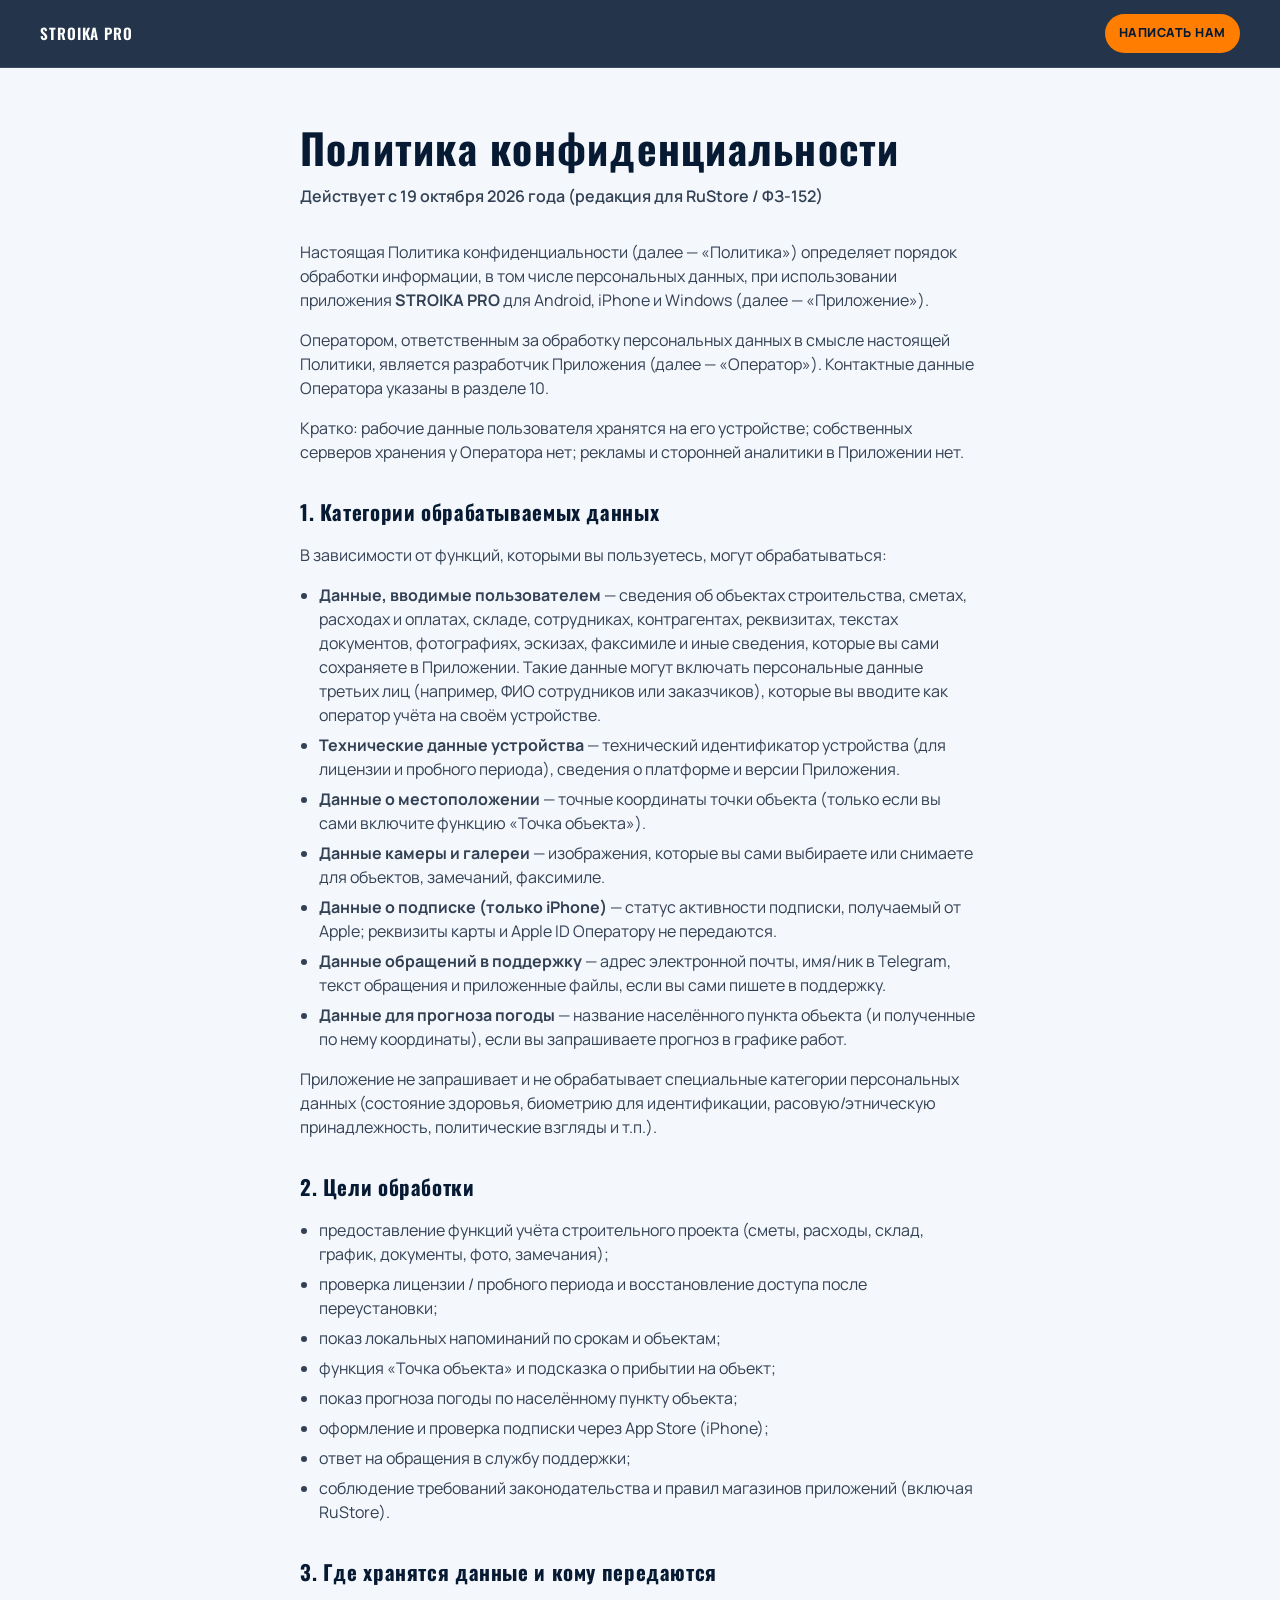
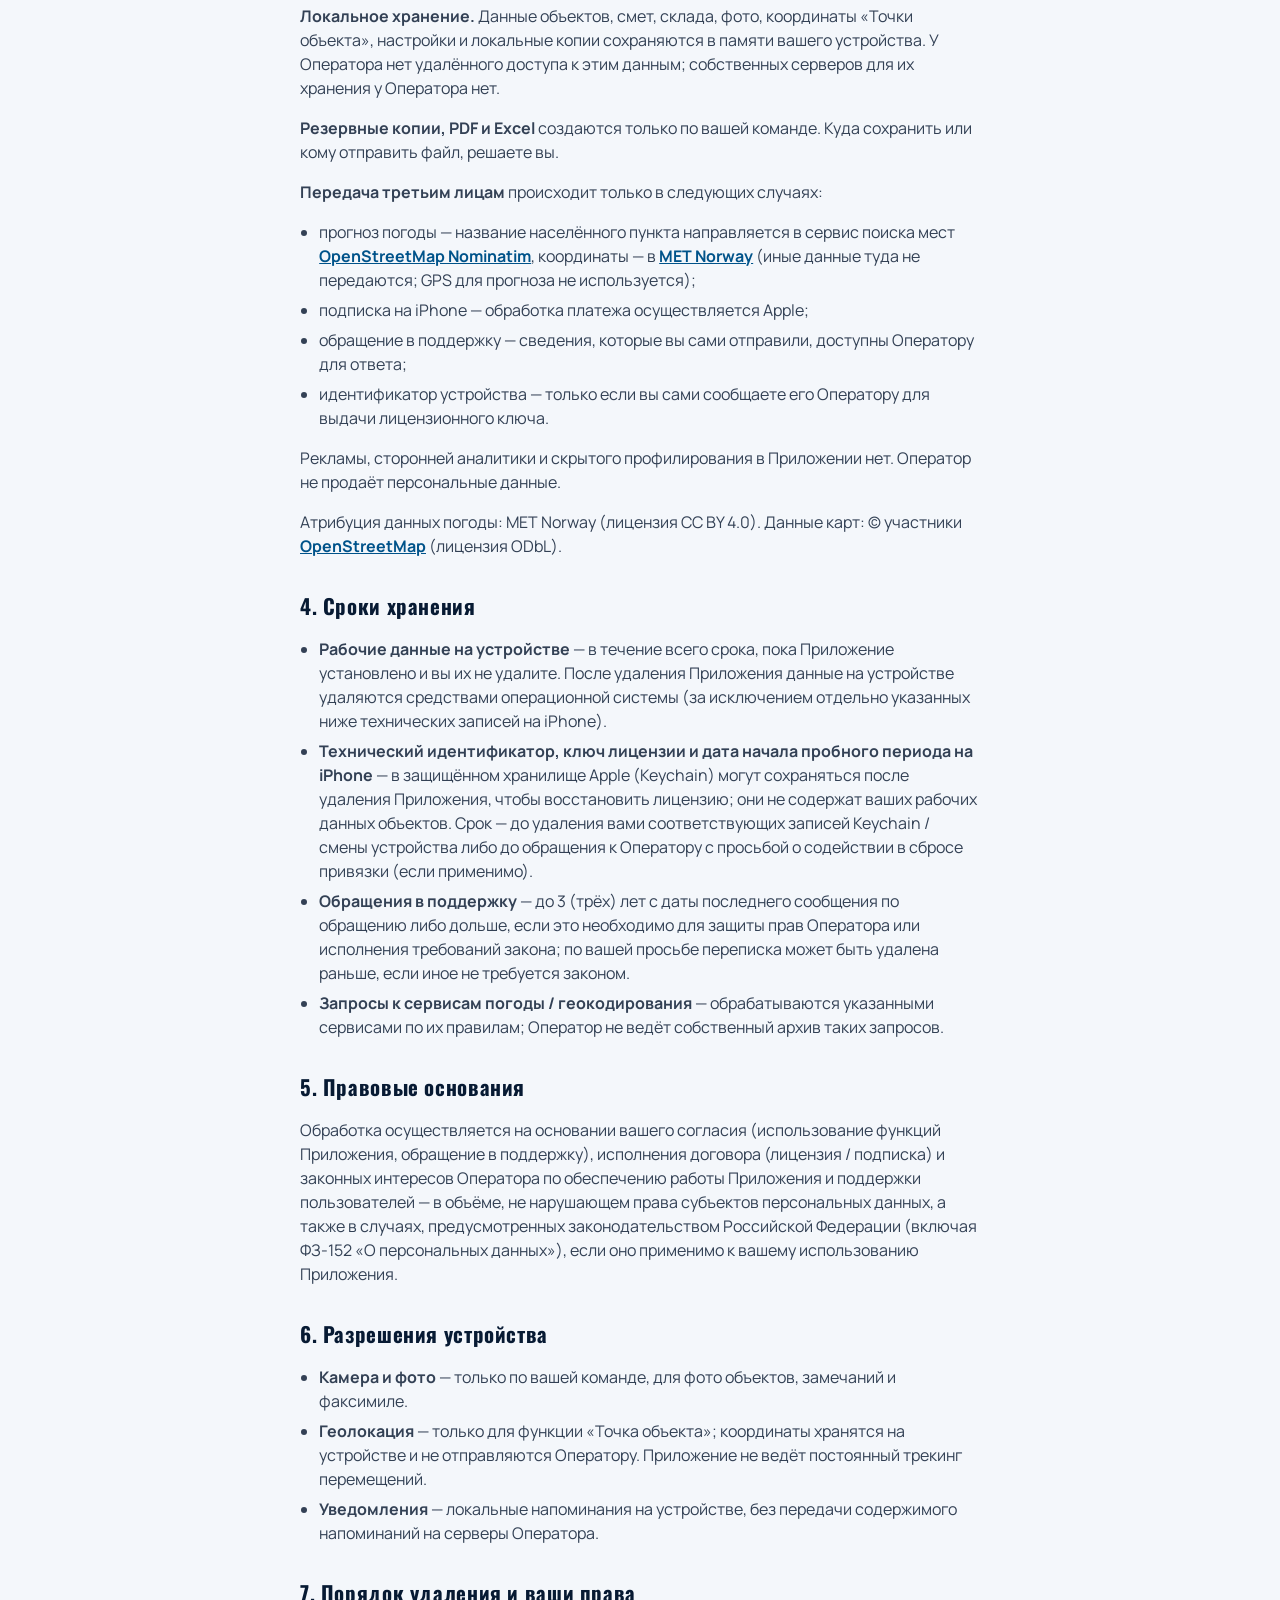
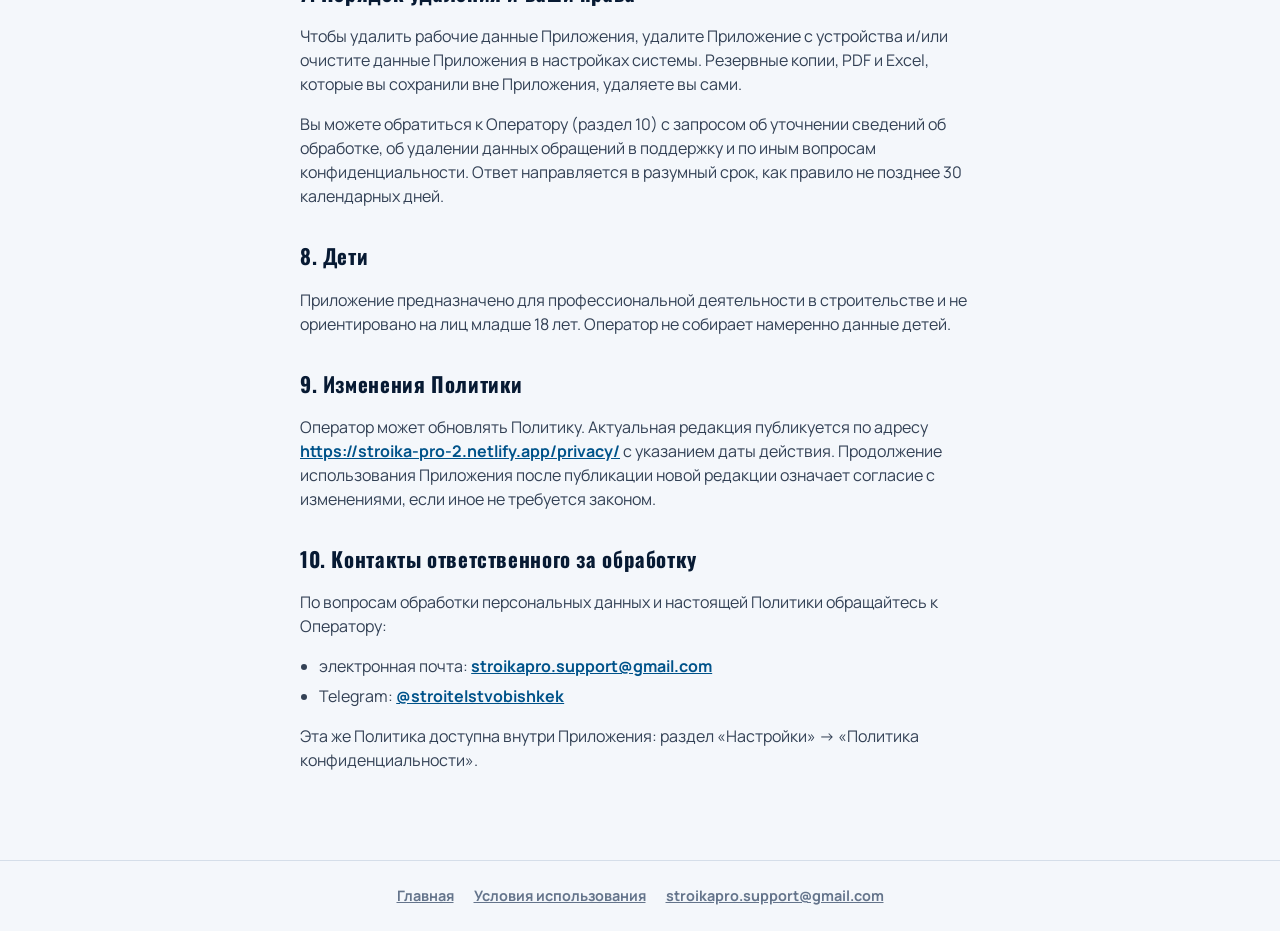
==== privacy/index.html @ 1d5edd11 "Privacy policy for RuStore 5.1 Co-authored-by: Cursor <cursoragent@cursor.com>" ====
<!DOCTYPE html>
<html lang="ru">
  <head>
    <meta charset="UTF-8" />
    <meta name="viewport" content="width=device-width, initial-scale=1" />
    <title>Политика конфиденциальности — STROIKA PRO</title>
    <meta
      name="description"
      content="Политика конфиденциальности STROIKA PRO: категории персональных данных, цели и сроки обработки, порядок удаления."
    />
    <link rel="preconnect" href="https://fonts.googleapis.com" />
    <link rel="preconnect" href="https://fonts.gstatic.com" crossorigin />
    <link
      href="https://fonts.googleapis.com/css2?family=Manrope:wght@500;600;700;800&family=Oswald:wght@500;600;700&display=swap"
      rel="stylesheet"
    />
    <link rel="stylesheet" href="../styles.css" />
    <link rel="stylesheet" href="../legal.css" />
  </head>
  <body>
    <header class="topbar">
      <a class="topbar__brand" href="../">STROIKA PRO</a>
      <a class="topbar__cta" href="mailto:stroikapro.support@gmail.com">Написать нам</a>
    </header>

    <main class="legal">
      <h1>Политика конфиденциальности</h1>
      <p class="legal__date">Действует с 19 октября 2026 года (редакция для RuStore / ФЗ-152)</p>

      <p>
        Настоящая Политика конфиденциальности (далее — «Политика») определяет
        порядок обработки информации, в том числе персональных данных, при
        использовании приложения <strong>STROIKA PRO</strong> для Android,
        iPhone и Windows (далее — «Приложение»).
      </p>
      <p>
        Оператором, ответственным за обработку персональных данных в смысле
        настоящей Политики, является разработчик Приложения (далее —
        «Оператор»). Контактные данные Оператора указаны в разделе&nbsp;10.
      </p>
      <p>
        Кратко: рабочие данные пользователя хранятся на его устройстве;
        собственных серверов хранения у Оператора нет; рекламы и сторонней
        аналитики в Приложении нет.
      </p>

      <h2>1. Категории обрабатываемых данных</h2>
      <p>В зависимости от функций, которыми вы пользуетесь, могут обрабатываться:</p>
      <ul>
        <li>
          <strong>Данные, вводимые пользователем</strong> — сведения об объектах
          строительства, сметах, расходах и оплатах, складе, сотрудниках,
          контрагентах, реквизитах, текстах документов, фотографиях, эскизах,
          факсимиле и иные сведения, которые вы сами сохраняете в Приложении.
          Такие данные могут включать персональные данные третьих лиц
          (например, ФИО сотрудников или заказчиков), которые вы вводите как
          оператор учёта на своём устройстве.
        </li>
        <li>
          <strong>Технические данные устройства</strong> — технический
          идентификатор устройства (для лицензии и пробного периода), сведения
          о платформе и версии Приложения.
        </li>
        <li>
          <strong>Данные о местоположении</strong> — точные координаты точки
          объекта (только если вы сами включите функцию «Точка объекта»).
        </li>
        <li>
          <strong>Данные камеры и галереи</strong> — изображения, которые вы
          сами выбираете или снимаете для объектов, замечаний, факсимиле.
        </li>
        <li>
          <strong>Данные о подписке (только iPhone)</strong> — статус активности
          подписки, получаемый от Apple; реквизиты карты и Apple&nbsp;ID
          Оператору не передаются.
        </li>
        <li>
          <strong>Данные обращений в поддержку</strong> — адрес электронной
          почты, имя/ник в Telegram, текст обращения и приложенные файлы, если
          вы сами пишете в поддержку.
        </li>
        <li>
          <strong>Данные для прогноза погоды</strong> — название населённого
          пункта объекта (и полученные по нему координаты), если вы запрашиваете
          прогноз в графике работ.
        </li>
      </ul>
      <p>
        Приложение не запрашивает и не обрабатывает специальные категории
        персональных данных (состояние здоровья, биометрию для идентификации,
        расовую/этническую принадлежность, политические взгляды и т.п.).
      </p>

      <h2>2. Цели обработки</h2>
      <ul>
        <li>
          предоставление функций учёта строительного проекта (сметы, расходы,
          склад, график, документы, фото, замечания);
        </li>
        <li>
          проверка лицензии / пробного периода и восстановление доступа после
          переустановки;
        </li>
        <li>
          показ локальных напоминаний по срокам и объектам;
        </li>
        <li>
          функция «Точка объекта» и подсказка о прибытии на объект;
        </li>
        <li>
          показ прогноза погоды по населённому пункту объекта;
        </li>
        <li>
          оформление и проверка подписки через App&nbsp;Store (iPhone);
        </li>
        <li>
          ответ на обращения в службу поддержки;
        </li>
        <li>
          соблюдение требований законодательства и правил магазинов приложений
          (включая RuStore).
        </li>
      </ul>

      <h2>3. Где хранятся данные и кому передаются</h2>
      <p>
        <strong>Локальное хранение.</strong> Данные объектов, смет, склада,
        фото, координаты «Точки объекта», настройки и локальные копии
        сохраняются в памяти вашего устройства. У Оператора нет удалённого
        доступа к этим данным; собственных серверов для их хранения у Оператора
        нет.
      </p>
      <p>
        <strong>Резервные копии, PDF и Excel</strong> создаются только по вашей
        команде. Куда сохранить или кому отправить файл, решаете вы.
      </p>
      <p>
        <strong>Передача третьим лицам</strong> происходит только в следующих
        случаях:
      </p>
      <ul>
        <li>
          прогноз погоды — название населённого пункта направляется в сервис
          поиска мест
          <a href="https://nominatim.openstreetmap.org/" target="_blank" rel="noopener noreferrer">OpenStreetMap Nominatim</a>,
          координаты — в
          <a href="https://api.met.no/" target="_blank" rel="noopener noreferrer">MET Norway</a>
          (иные данные туда не передаются; GPS для прогноза не используется);
        </li>
        <li>
          подписка на iPhone — обработка платежа осуществляется Apple;
        </li>
        <li>
          обращение в поддержку — сведения, которые вы сами отправили, доступны
          Оператору для ответа;
        </li>
        <li>
          идентификатор устройства — только если вы сами сообщаете его Оператору
          для выдачи лицензионного ключа.
        </li>
      </ul>
      <p>
        Рекламы, сторонней аналитики и скрытого профилирования в Приложении нет.
        Оператор не продаёт персональные данные.
      </p>
      <p>
        Атрибуция данных погоды: MET Norway (лицензия CC BY 4.0). Данные карт:
        © участники
        <a href="https://www.openstreetmap.org/copyright" target="_blank" rel="noopener noreferrer">OpenStreetMap</a>
        (лицензия ODbL).
      </p>

      <h2>4. Сроки хранения</h2>
      <ul>
        <li>
          <strong>Рабочие данные на устройстве</strong> — в течение всего срока,
          пока Приложение установлено и вы их не удалите. После удаления
          Приложения данные на устройстве удаляются средствами операционной
          системы (за исключением отдельно указанных ниже технических записей
          на iPhone).
        </li>
        <li>
          <strong>Технический идентификатор, ключ лицензии и дата начала
          пробного периода на iPhone</strong> — в защищённом хранилище Apple
          (Keychain) могут сохраняться после удаления Приложения, чтобы
          восстановить лицензию; они не содержат ваших рабочих данных объектов.
          Срок — до удаления вами соответствующих записей Keychain / смены
          устройства либо до обращения к Оператору с просьбой о содействии в
          сбросе привязки (если применимо).
        </li>
        <li>
          <strong>Обращения в поддержку</strong> — до 3 (трёх) лет с даты
          последнего сообщения по обращению либо дольше, если это необходимо для
          защиты прав Оператора или исполнения требований закона; по вашей
          просьбе переписка может быть удалена раньше, если иное не требуется
          законом.
        </li>
        <li>
          <strong>Запросы к сервисам погоды / геокодирования</strong> —
          обрабатываются указанными сервисами по их правилам; Оператор не ведёт
          собственный архив таких запросов.
        </li>
      </ul>

      <h2>5. Правовые основания</h2>
      <p>
        Обработка осуществляется на основании вашего согласия (использование
        функций Приложения, обращение в поддержку), исполнения договора
        (лицензия / подписка) и законных интересов Оператора по обеспечению
        работы Приложения и поддержки пользователей — в объёме, не нарушающем
        права субъектов персональных данных, а также в случаях, предусмотренных
        законодательством Российской Федерации (включая ФЗ-152 «О персональных
        данных»), если оно применимо к вашему использованию Приложения.
      </p>

      <h2>6. Разрешения устройства</h2>
      <ul>
        <li>
          <strong>Камера и фото</strong> — только по вашей команде, для фото
          объектов, замечаний и факсимиле.
        </li>
        <li>
          <strong>Геолокация</strong> — только для функции «Точка объекта»;
          координаты хранятся на устройстве и не отправляются Оператору.
          Приложение не ведёт постоянный трекинг перемещений.
        </li>
        <li>
          <strong>Уведомления</strong> — локальные напоминания на устройстве,
          без передачи содержимого напоминаний на серверы Оператора.
        </li>
      </ul>

      <h2>7. Порядок удаления и ваши права</h2>
      <p>
        Чтобы удалить рабочие данные Приложения, удалите Приложение с устройства
        и/или очистите данные Приложения в настройках системы. Резервные копии,
        PDF и Excel, которые вы сохранили вне Приложения, удаляете вы сами.
      </p>
      <p>
        Вы можете обратиться к Оператору (раздел&nbsp;10) с запросом об
        уточнении сведений об обработке, об удалении данных обращений в
        поддержку и по иным вопросам конфиденциальности. Ответ направляется в
        разумный срок, как правило не позднее 30 календарных дней.
      </p>

      <h2>8. Дети</h2>
      <p>
        Приложение предназначено для профессиональной деятельности в
        строительстве и не ориентировано на лиц младше 18 лет. Оператор не
        собирает намеренно данные детей.
      </p>

      <h2>9. Изменения Политики</h2>
      <p>
        Оператор может обновлять Политику. Актуальная редакция публикуется по
        адресу
        <a href="https://stroika-pro-2.netlify.app/privacy/">https://stroika-pro-2.netlify.app/privacy/</a>
        с указанием даты действия. Продолжение использования Приложения после
        публикации новой редакции означает согласие с изменениями, если иное не
        требуется законом.
      </p>

      <h2>10. Контакты ответственного за обработку</h2>
      <p>
        По вопросам обработки персональных данных и настоящей Политики
        обращайтесь к Оператору:
      </p>
      <ul>
        <li>
          электронная почта:
          <a href="mailto:stroikapro.support@gmail.com">stroikapro.support@gmail.com</a>
        </li>
        <li>
          Telegram:
          <a href="https://t.me/stroitelstvobishkek" target="_blank" rel="noopener noreferrer">@stroitelstvobishkek</a>
        </li>
      </ul>
      <p>
        Эта же Политика доступна внутри Приложения: раздел «Настройки» →
        «Политика конфиденциальности».
      </p>
    </main>

    <footer class="legal-footer">
      <a href="../">Главная</a>
      <a href="../terms/">Условия использования</a>
      <a href="mailto:stroikapro.support@gmail.com">stroikapro.support@gmail.com</a>
    </footer>
  </body>
</html>
---- styles.css ----
:root {
  --navy: #071a33;
  --blue: #00538a;
  --blue-bright: #0a7ec2;
  --orange: #ff7d00;
  --ink: #0f172a;
  --muted: #64748b;
  --line: rgba(255, 255, 255, 0.12);
  --paper: #f4f7fb;
  --white: #ffffff;
  --shadow: 0 28px 60px rgba(7, 26, 51, 0.35);
  --font-display: "Oswald", sans-serif;
  --font-body: "Manrope", sans-serif;
}

*,
*::before,
*::after {
  box-sizing: border-box;
}

html {
  scroll-behavior: smooth;
}

body {
  margin: 0;
  font-family: var(--font-body);
  color: var(--ink);
  background: var(--paper);
  line-height: 1.5;
}

a {
  color: inherit;
}

img {
  max-width: 100%;
  display: block;
}

.topbar {
  position: sticky;
  top: 0;
  z-index: 20;
  display: flex;
  align-items: center;
  justify-content: space-between;
  gap: 16px;
  padding: 14px clamp(16px, 4vw, 40px);
  background: rgba(7, 26, 51, 0.88);
  backdrop-filter: blur(12px);
  border-bottom: 1px solid var(--line);
}

.topbar__brand {
  font-family: var(--font-display);
  font-weight: 600;
  letter-spacing: 0.06em;
  text-decoration: none;
  color: var(--white);
  font-size: 0.95rem;
}

.topbar__cta {
  text-decoration: none;
  color: var(--navy);
  background: var(--orange);
  font-weight: 800;
  font-size: 0.78rem;
  letter-spacing: 0.04em;
  text-transform: uppercase;
  padding: 10px 14px;
  border-radius: 999px;
  transition: transform 0.2s ease, filter 0.2s ease;
}

.topbar__cta:hover {
  transform: translateY(-1px);
  filter: brightness(1.05);
}

.hero {
  position: relative;
  min-height: 100vh;
  min-height: 100dvh;
  display: grid;
  align-items: center;
  overflow: hidden;
  color: var(--white);
  background:
    radial-gradient(circle at 78% 22%, rgba(255, 125, 0, 0.28), transparent 42%),
    radial-gradient(circle at 18% 80%, rgba(10, 126, 194, 0.35), transparent 45%),
    linear-gradient(145deg, #041224 0%, #0a2647 48%, #00538a 100%);
  padding: 72px clamp(16px, 4vw, 40px) 56px;
}

.hero__glow {
  position: absolute;
  inset: auto -10% -20% 40%;
  height: 55%;
  background: radial-gradient(circle, rgba(255, 125, 0, 0.2), transparent 70%);
  pointer-events: none;
  animation: drift 10s ease-in-out infinite alternate;
}

.hero__grid {
  position: absolute;
  inset: 0;
  background-image:
    linear-gradient(rgba(255, 255, 255, 0.04) 1px, transparent 1px),
    linear-gradient(90deg, rgba(255, 255, 255, 0.04) 1px, transparent 1px);
  background-size: 48px 48px;
  mask-image: linear-gradient(to bottom, rgba(0, 0, 0, 0.55), transparent 85%);
  pointer-events: none;
}

.hero__inner {
  position: relative;
  z-index: 2;
  max-width: 720px;
}

.hero__brand {
  margin: 0 0 8px;
  font-family: var(--font-display);
  font-size: clamp(2.4rem, 7vw, 4.6rem);
  font-weight: 700;
  letter-spacing: 0.04em;
  line-height: 0.95;
  text-transform: uppercase;
}

.hero__tag {
  margin: 0 0 18px;
  font-size: 0.78rem;
  font-weight: 800;
  letter-spacing: 0.12em;
  text-transform: uppercase;
  color: rgba(255, 255, 255, 0.55);
}

.hero__title {
  margin: 0 0 16px;
  font-family: var(--font-display);
  font-weight: 600;
  font-size: clamp(1.2rem, 2.8vw, 1.75rem);
  letter-spacing: 0.02em;
  text-transform: uppercase;
  max-width: 28ch;
  line-height: 1.25;
}

.hero__lead {
  margin: 0 0 12px;
  max-width: 38ch;
  color: rgba(255, 255, 255, 0.82);
  font-size: 1.05rem;
  font-weight: 600;
}

.hero__geo {
  margin: 0 0 28px;
  font-size: 0.82rem;
  font-weight: 800;
  letter-spacing: 0.04em;
  text-transform: uppercase;
  color: rgba(255, 183, 120, 0.95);
}

.hero__actions {
  display: flex;
  flex-wrap: wrap;
  gap: 12px;
}

.hero__visual {
  position: relative;
  z-index: 2;
  margin-top: 42px;
  max-width: 420px;
}

@media (min-width: 980px) {
  .hero {
    grid-template-columns: 1.05fr 0.95fr;
    gap: 40px;
  }

  .hero__visual {
    margin-top: 0;
    justify-self: end;
    width: 100%;
    max-width: 460px;
  }
}

.shot {
  margin: 0;
}

.shot img {
  width: 100%;
  height: auto;
  display: block;
  border-radius: 16px;
  border: 1px solid rgba(7, 26, 51, 0.12);
  box-shadow: 0 18px 40px rgba(7, 26, 51, 0.18);
  background: #0a2647;
}

.shot figcaption {
  margin-top: 10px;
  font-size: 0.85rem;
  font-weight: 700;
  color: var(--muted);
}

.shot--hero img {
  border-color: rgba(255, 255, 255, 0.2);
  box-shadow: var(--shadow);
  animation: float-in 1s ease both;
}

.shot--hero figcaption {
  color: rgba(255, 255, 255, 0.75);
}

.shots {
  display: grid;
  gap: 22px;
}

@media (min-width: 700px) {
  .shots {
    grid-template-columns: 1fr 1fr;
  }
}

@media (min-width: 1000px) {
  .shots {
    grid-template-columns: 1fr 1fr 1fr;
  }
}

.btn {
  display: inline-flex;
  align-items: center;
  justify-content: center;
  text-decoration: none;
  font-weight: 800;
  font-size: 0.86rem;
  letter-spacing: 0.04em;
  text-transform: uppercase;
  padding: 14px 20px;
  border-radius: 12px;
  border: 1px solid transparent;
  transition: transform 0.2s ease, background 0.2s ease, border-color 0.2s ease;
}

.btn:hover {
  transform: translateY(-2px);
}

.btn--primary {
  background: var(--orange);
  color: #1a0d00;
  box-shadow: 0 12px 30px rgba(255, 125, 0, 0.28);
}

.btn--ghost {
  background: transparent;
  color: var(--white);
  border-color: rgba(255, 255, 255, 0.35);
}

.screen {
  background: rgba(255, 255, 255, 0.08);
  border: 1px solid rgba(255, 255, 255, 0.16);
  border-radius: 18px;
  overflow: hidden;
  box-shadow: var(--shadow);
  backdrop-filter: blur(8px);
  animation: float-in 1s ease both;
}

.screen__bar {
  display: flex;
  gap: 6px;
  padding: 12px 14px;
  background: rgba(0, 0, 0, 0.25);
}

.screen__bar span {
  width: 8px;
  height: 8px;
  border-radius: 50%;
  background: rgba(255, 255, 255, 0.35);
}

.screen__body {
  padding: 20px;
}

.screen__row {
  display: flex;
  justify-content: space-between;
  align-items: center;
  gap: 12px;
  margin-bottom: 18px;
}

.screen__row strong {
  font-size: 1.05rem;
}

.screen__row em {
  font-style: normal;
  font-size: 0.75rem;
  font-weight: 800;
  letter-spacing: 0.06em;
  text-transform: uppercase;
  color: #9dffb0;
  background: rgba(0, 150, 64, 0.18);
  padding: 6px 10px;
  border-radius: 999px;
}

.screen__metrics {
  display: grid;
  grid-template-columns: repeat(3, 1fr);
  gap: 10px;
  margin-bottom: 18px;
}

.screen__metrics div {
  background: rgba(255, 255, 255, 0.06);
  border: 1px solid rgba(255, 255, 255, 0.08);
  border-radius: 12px;
  padding: 12px 10px;
}

.screen__metrics span {
  display: block;
  font-size: 0.72rem;
  color: rgba(255, 255, 255, 0.65);
  margin-bottom: 4px;
}

.screen__metrics b {
  font-size: 0.95rem;
}

.screen__metrics .up {
  color: #ffb46a;
}

.screen__bars {
  display: grid;
  gap: 8px;
}

.screen__bars i {
  display: block;
  height: 8px;
  width: var(--w);
  border-radius: 999px;
  background: linear-gradient(90deg, var(--blue-bright), var(--orange));
  animation: grow 1.2s ease both;
}

.screen__bars i:nth-child(2) {
  animation-delay: 0.12s;
}

.screen__bars i:nth-child(3) {
  animation-delay: 0.24s;
}

.section {
  padding: 72px clamp(16px, 4vw, 40px);
  max-width: 1100px;
  margin: 0 auto;
}

.section--alt {
  max-width: none;
  background: #e8eef5;
  padding-left: clamp(16px, 4vw, 40px);
  padding-right: clamp(16px, 4vw, 40px);
}

.section--alt > * {
  max-width: 1100px;
  margin-left: auto;
  margin-right: auto;
}

.section__head {
  margin-bottom: 28px;
}

.section__head h2 {
  margin: 0 0 8px;
  font-family: var(--font-display);
  font-size: clamp(1.8rem, 4vw, 2.5rem);
  letter-spacing: 0.03em;
  text-transform: uppercase;
}

.section__head p {
  margin: 0;
  color: var(--muted);
  font-weight: 600;
  max-width: 42ch;
}

.features {
  list-style: none;
  margin: 0;
  padding: 0;
  display: grid;
  gap: 18px;
}

@media (min-width: 760px) {
  .features {
    grid-template-columns: 1fr 1fr;
  }
}

.feature {
  padding: 8px 0 18px;
  border-bottom: 1px solid #d5dee9;
}

.feature__num {
  display: block;
  font-family: var(--font-display);
  color: var(--blue);
  letter-spacing: 0.08em;
  margin-bottom: 8px;
}

.feature h3 {
  margin: 0 0 8px;
  font-size: 1.15rem;
}

.feature p {
  margin: 0;
  color: var(--muted);
  font-weight: 600;
}

.audience {
  display: grid;
  gap: 12px;
}

@media (min-width: 700px) {
  .audience {
    grid-template-columns: 1fr 1fr;
  }
}

.audience p {
  margin: 0;
  padding: 18px 0;
  border-bottom: 1px solid #c9d5e4;
  font-weight: 800;
  font-size: 1.05rem;
}

.price-block {
  max-width: 520px;
  margin: 0 auto;
  text-align: center;
}

.price-block__label {
  margin: 0 0 8px;
  text-transform: uppercase;
  letter-spacing: 0.1em;
  font-weight: 800;
  font-size: 0.78rem;
  color: var(--blue);
}

.price-block__amount {
  margin: 0;
  font-family: var(--font-display);
  font-size: clamp(3rem, 10vw, 5rem);
  line-height: 1;
  letter-spacing: 0.02em;
}

.price-block__amount span {
  font-size: 0.45em;
  letter-spacing: 0.08em;
  text-transform: uppercase;
}

.price-block__note {
  margin: 14px auto 22px;
  color: var(--muted);
  font-weight: 600;
  max-width: 32ch;
}

.price-block__list {
  list-style: none;
  margin: 0 0 24px;
  padding: 0;
  display: grid;
  gap: 8px;
  text-align: left;
}

.price-block__list li {
  padding: 10px 0;
  border-bottom: 1px solid #d5dee9;
  font-weight: 700;
}

.steps {
  margin: 0;
  padding: 0;
  list-style: none;
  counter-reset: step;
  display: grid;
  gap: 16px;
}

.steps li {
  counter-increment: step;
  display: grid;
  gap: 4px;
  padding: 16px 0 16px 56px;
  position: relative;
  border-bottom: 1px solid #c9d5e4;
}

.steps li::before {
  content: counter(step);
  position: absolute;
  left: 0;
  top: 16px;
  width: 36px;
  height: 36px;
  border-radius: 50%;
  background: var(--navy);
  color: var(--white);
  display: grid;
  place-items: center;
  font-family: var(--font-display);
  font-weight: 600;
}

.steps strong {
  font-size: 1.05rem;
}

.steps span {
  color: var(--muted);
  font-weight: 600;
}

.faq {
  display: grid;
  gap: 10px;
}

.faq details {
  border-bottom: 1px solid #d5dee9;
  padding: 8px 0 14px;
}

.faq summary {
  cursor: pointer;
  font-weight: 800;
  list-style: none;
}

.faq summary::-webkit-details-marker {
  display: none;
}

.faq p {
  margin: 10px 0 0;
  color: var(--muted);
  font-weight: 600;
}

.faq a {
  color: var(--blue);
  font-weight: 800;
}

.final {
  margin: 24px clamp(16px, 4vw, 40px) 48px;
  padding: clamp(36px, 6vw, 56px);
  border-radius: 24px;
  background:
    radial-gradient(circle at 85% 20%, rgba(255, 125, 0, 0.25), transparent 40%),
    linear-gradient(135deg, #071a33, #00538a);
  color: var(--white);
  text-align: center;
}

.final h2 {
  margin: 0 0 10px;
  font-family: var(--font-display);
  font-size: clamp(1.6rem, 4vw, 2.4rem);
  letter-spacing: 0.03em;
  text-transform: uppercase;
}

.final p {
  margin: 0 0 22px;
  color: rgba(255, 255, 255, 0.8);
  font-weight: 600;
}

.footer {
  display: flex;
  flex-wrap: wrap;
  justify-content: space-between;
  gap: 10px;
  padding: 20px clamp(16px, 4vw, 40px) 32px;
  color: var(--muted);
  font-size: 0.9rem;
  font-weight: 600;
}

.footer a {
  color: var(--blue);
  text-decoration: none;
  font-weight: 800;
}

.reveal {
  opacity: 0;
  transform: translateY(18px);
  animation: rise 0.8s ease forwards;
}

.reveal--delay-1 {
  animation-delay: 0.12s;
}

.reveal--delay-2 {
  animation-delay: 0.24s;
}

.reveal--delay-3 {
  animation-delay: 0.36s;
}

@keyframes rise {
  to {
    opacity: 1;
    transform: translateY(0);
  }
}

@keyframes drift {
  from {
    transform: translate3d(0, 0, 0);
  }
  to {
    transform: translate3d(-30px, -20px, 0);
  }
}

@keyframes float-in {
  from {
    opacity: 0;
    transform: translateY(24px) scale(0.98);
  }
  to {
    opacity: 1;
    transform: translateY(0) scale(1);
  }
}

@keyframes grow {
  from {
    width: 0;
  }
  to {
    width: var(--w);
  }
}

@media (prefers-reduced-motion: reduce) {
  html {
    scroll-behavior: auto;
  }

  .reveal,
  .screen,
  .screen__bars i,
  .hero__glow {
    animation: none !important;
  }

  .reveal {
    opacity: 1;
    transform: none;
  }
}
---- legal.css ----
/* STROIKA PRO — страницы политики и условий (дополняет styles.css) */

.legal {
  max-width: 760px;
  margin: 0 auto;
  padding: 48px clamp(16px, 4vw, 40px) 72px;
}

.legal h1 {
  margin: 0 0 6px;
  font-family: var(--font-display);
  font-size: clamp(1.8rem, 4vw, 2.6rem);
  letter-spacing: 0.03em;
  color: var(--navy);
}

.legal__date {
  margin: 0 0 32px;
  color: var(--muted);
  font-weight: 600;
}

.legal h2 {
  margin: 32px 0 10px;
  font-family: var(--font-display);
  font-size: 1.3rem;
  letter-spacing: 0.03em;
  color: var(--navy);
}

.legal p,
.legal li {
  color: #334155;
}

.legal ul {
  padding-left: 1.2em;
}

.legal li + li {
  margin-top: 6px;
}

.legal a {
  color: var(--blue);
  font-weight: 700;
}

.legal-footer {
  display: flex;
  flex-wrap: wrap;
  justify-content: center;
  gap: 8px 20px;
  padding: 24px 16px;
  color: var(--muted);
  font-size: 0.9rem;
  border-top: 1px solid #d5dee9;
}

.legal-footer a {
  color: var(--muted);
  font-weight: 700;
}
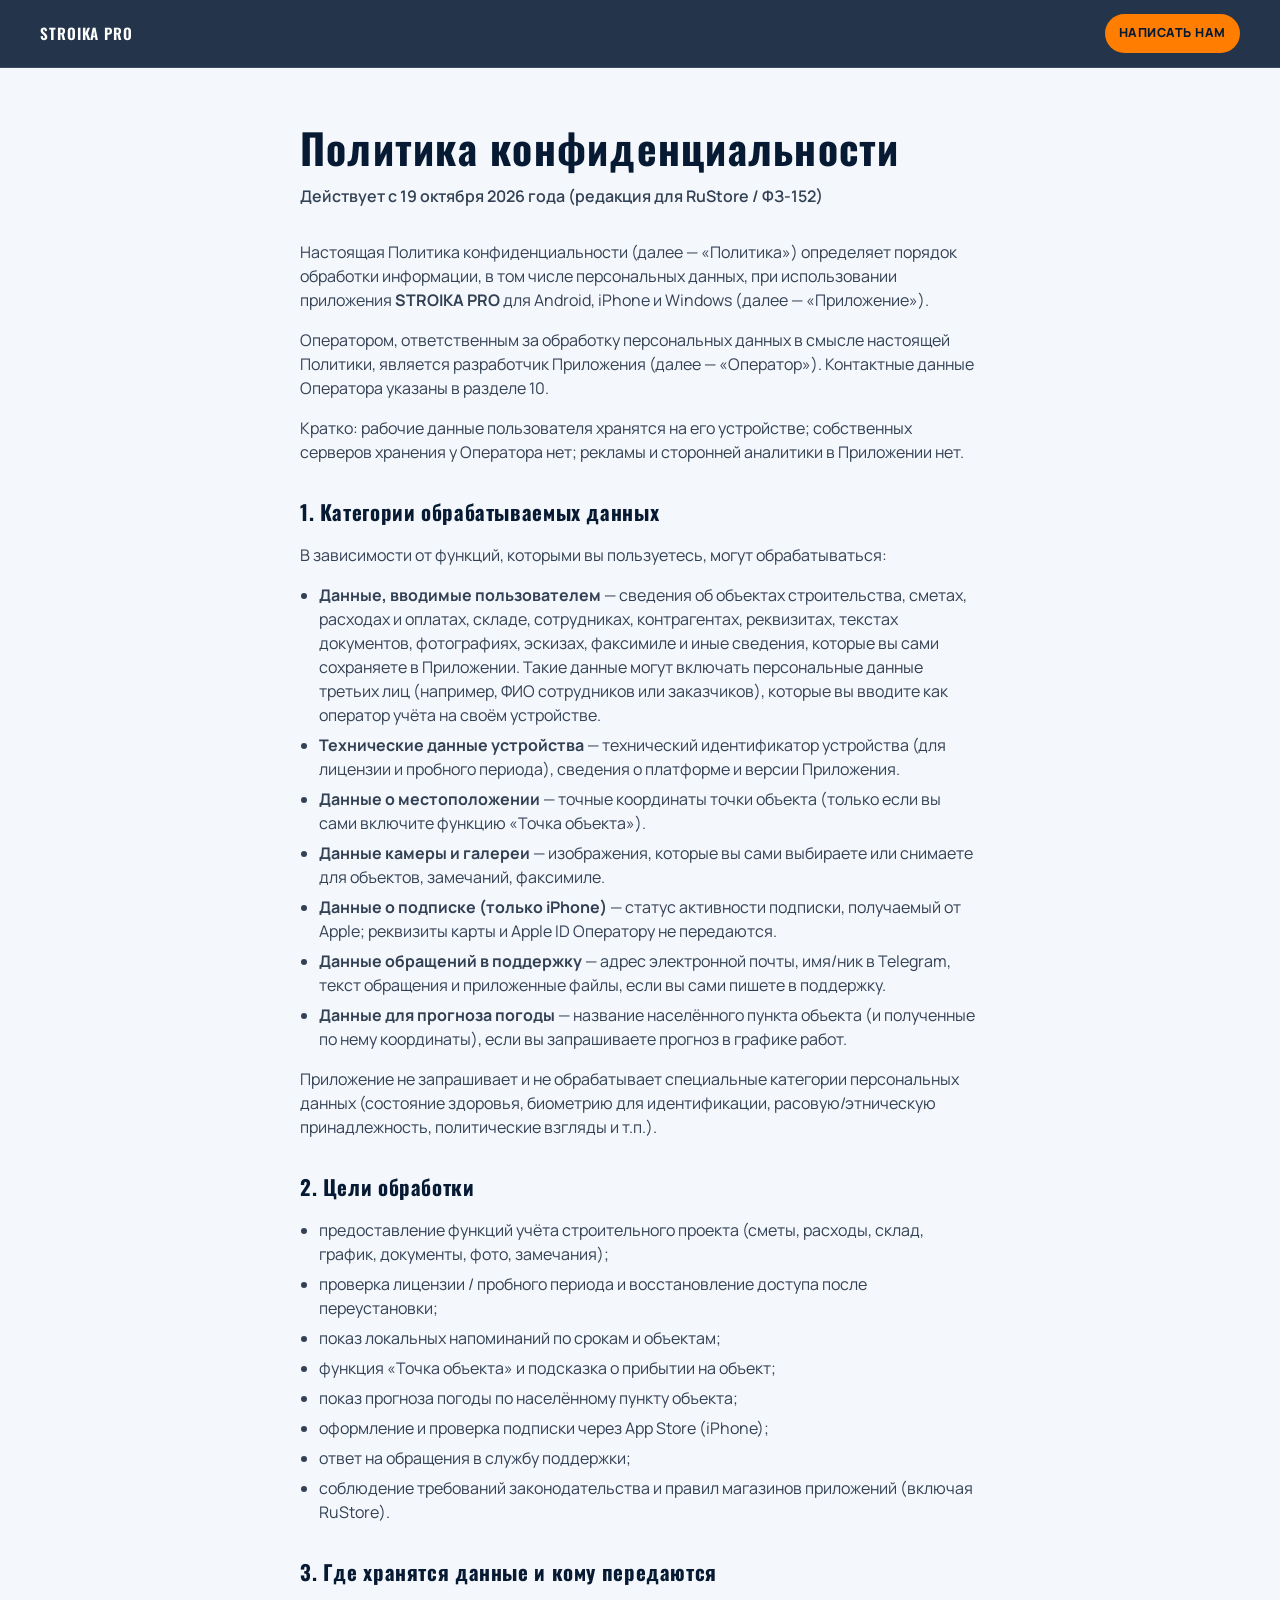
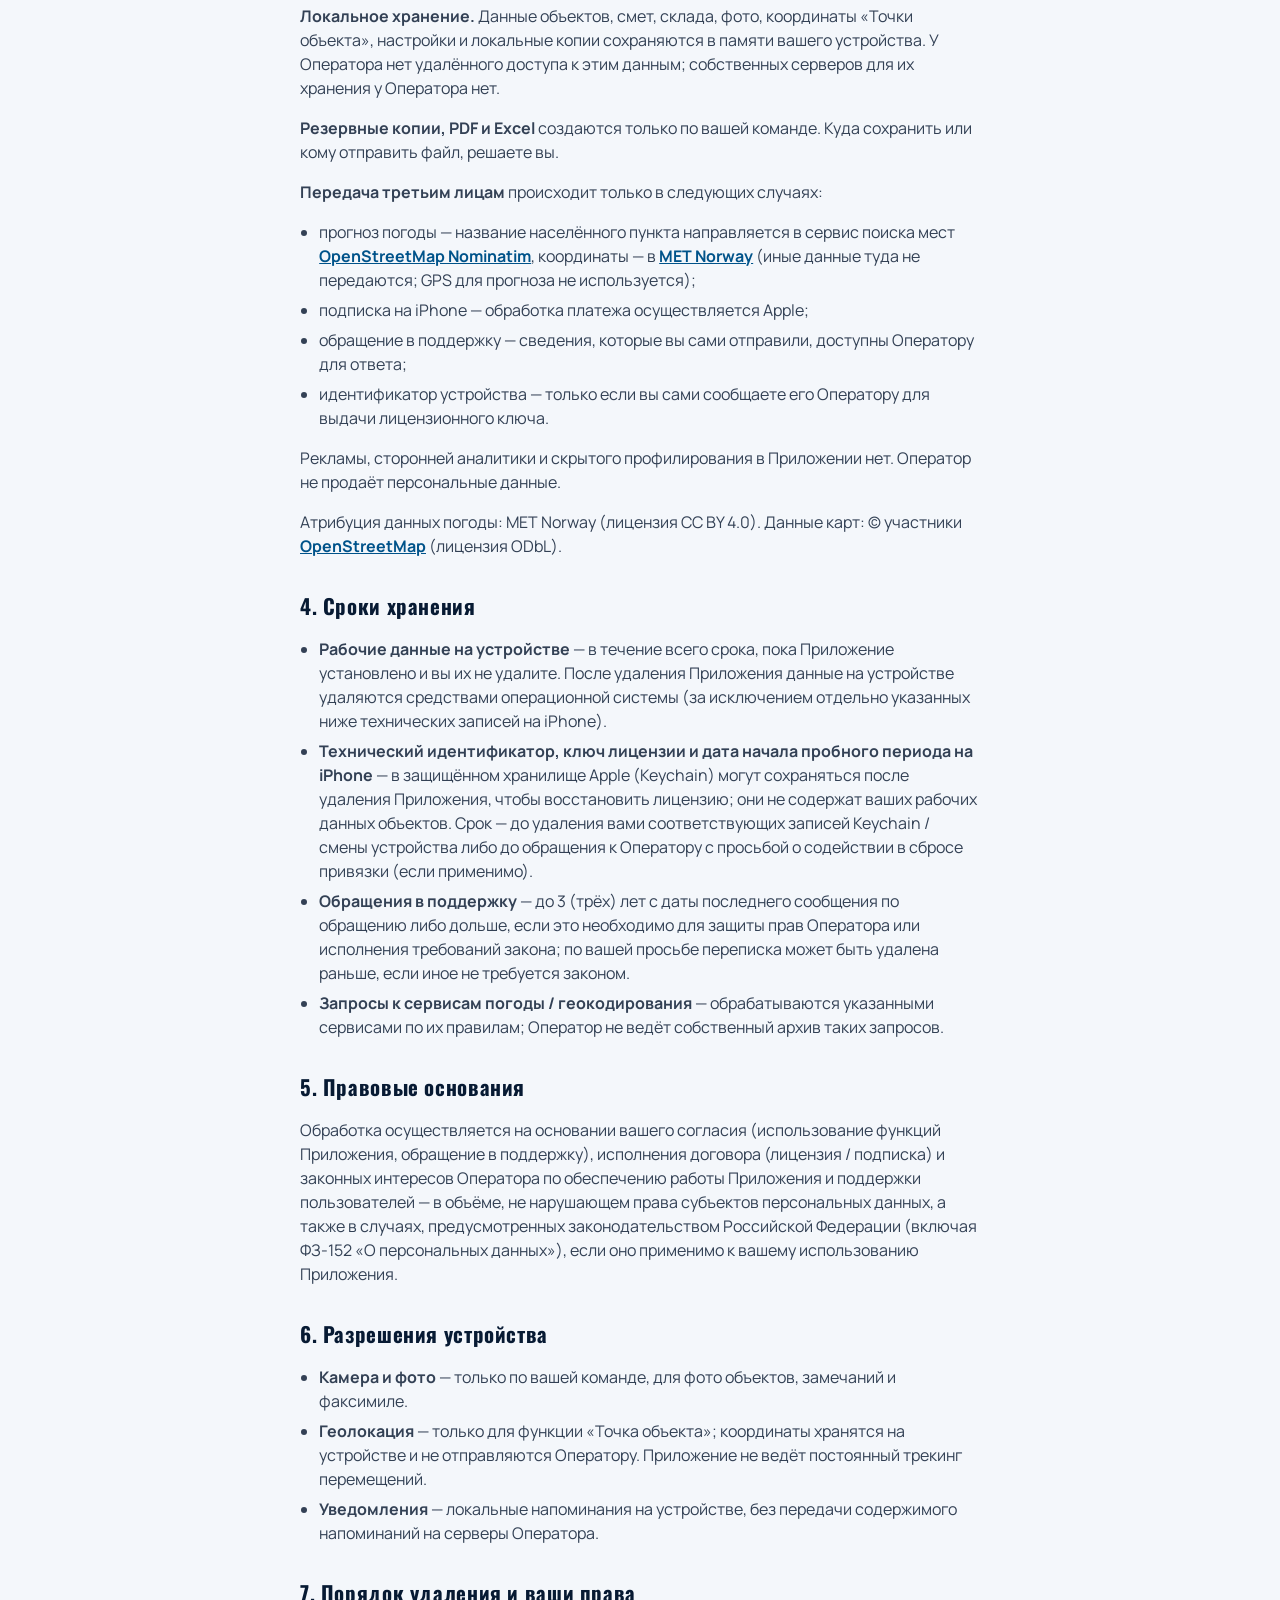
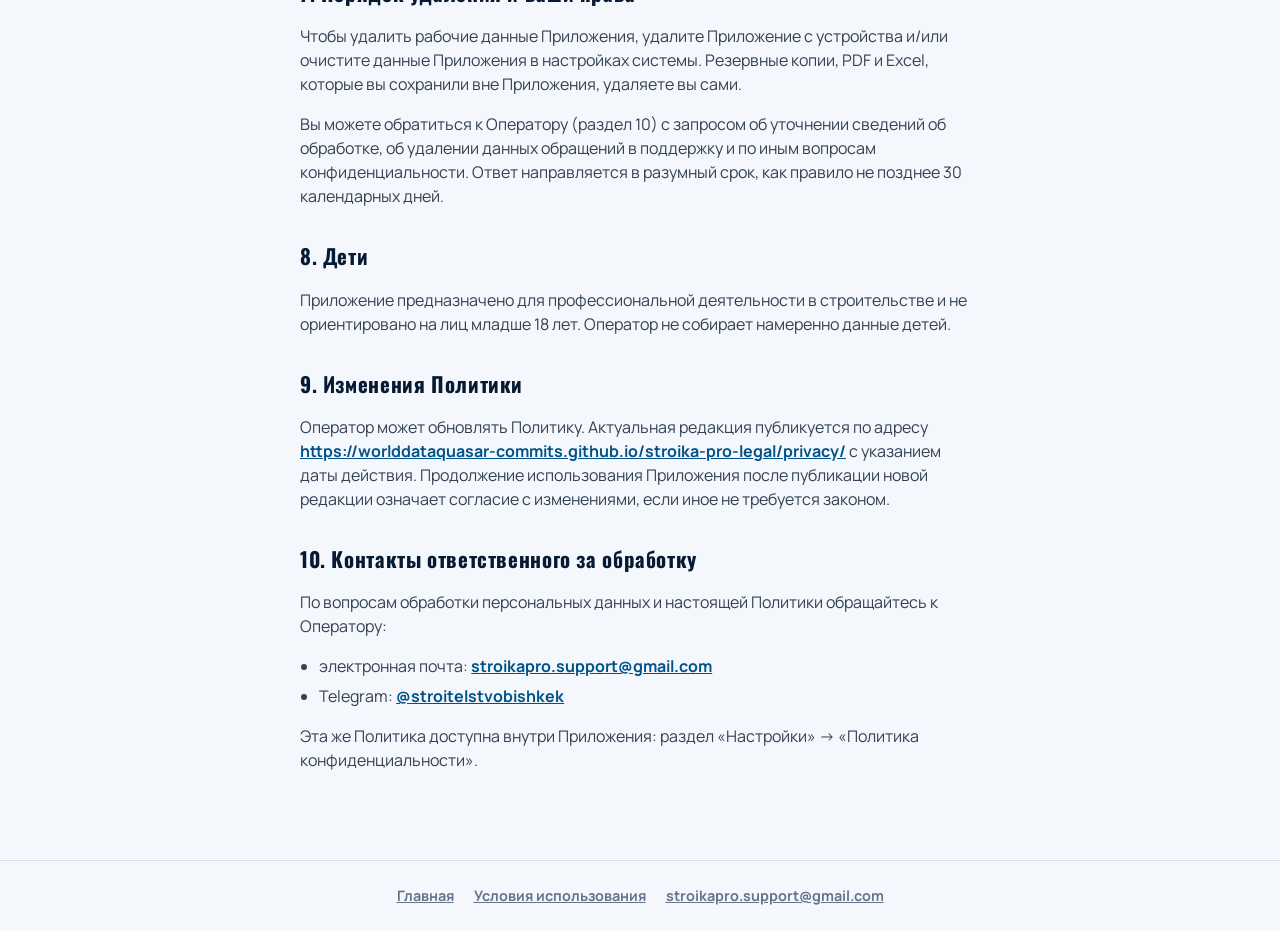
==== commit 3daa0413: "Fix canonical privacy URL Co-authored-by: Cursor <cursoragent@cursor.com>" ====
--- a/privacy/index.html
+++ b/privacy/index.html
@@ -254,7 +254,7 @@
       <p>
         Оператор может обновлять Политику. Актуальная редакция публикуется по
         адресу
-        <a href="https://stroika-pro-2.netlify.app/privacy/">https://stroika-pro-2.netlify.app/privacy/</a>
+        <a href="https://worlddataquasar-commits.github.io/stroika-pro-legal/privacy/">https://worlddataquasar-commits.github.io/stroika-pro-legal/privacy/</a>
         с указанием даты действия. Продолжение использования Приложения после
         публикации новой редакции означает согласие с изменениями, если иное не
         требуется законом.
